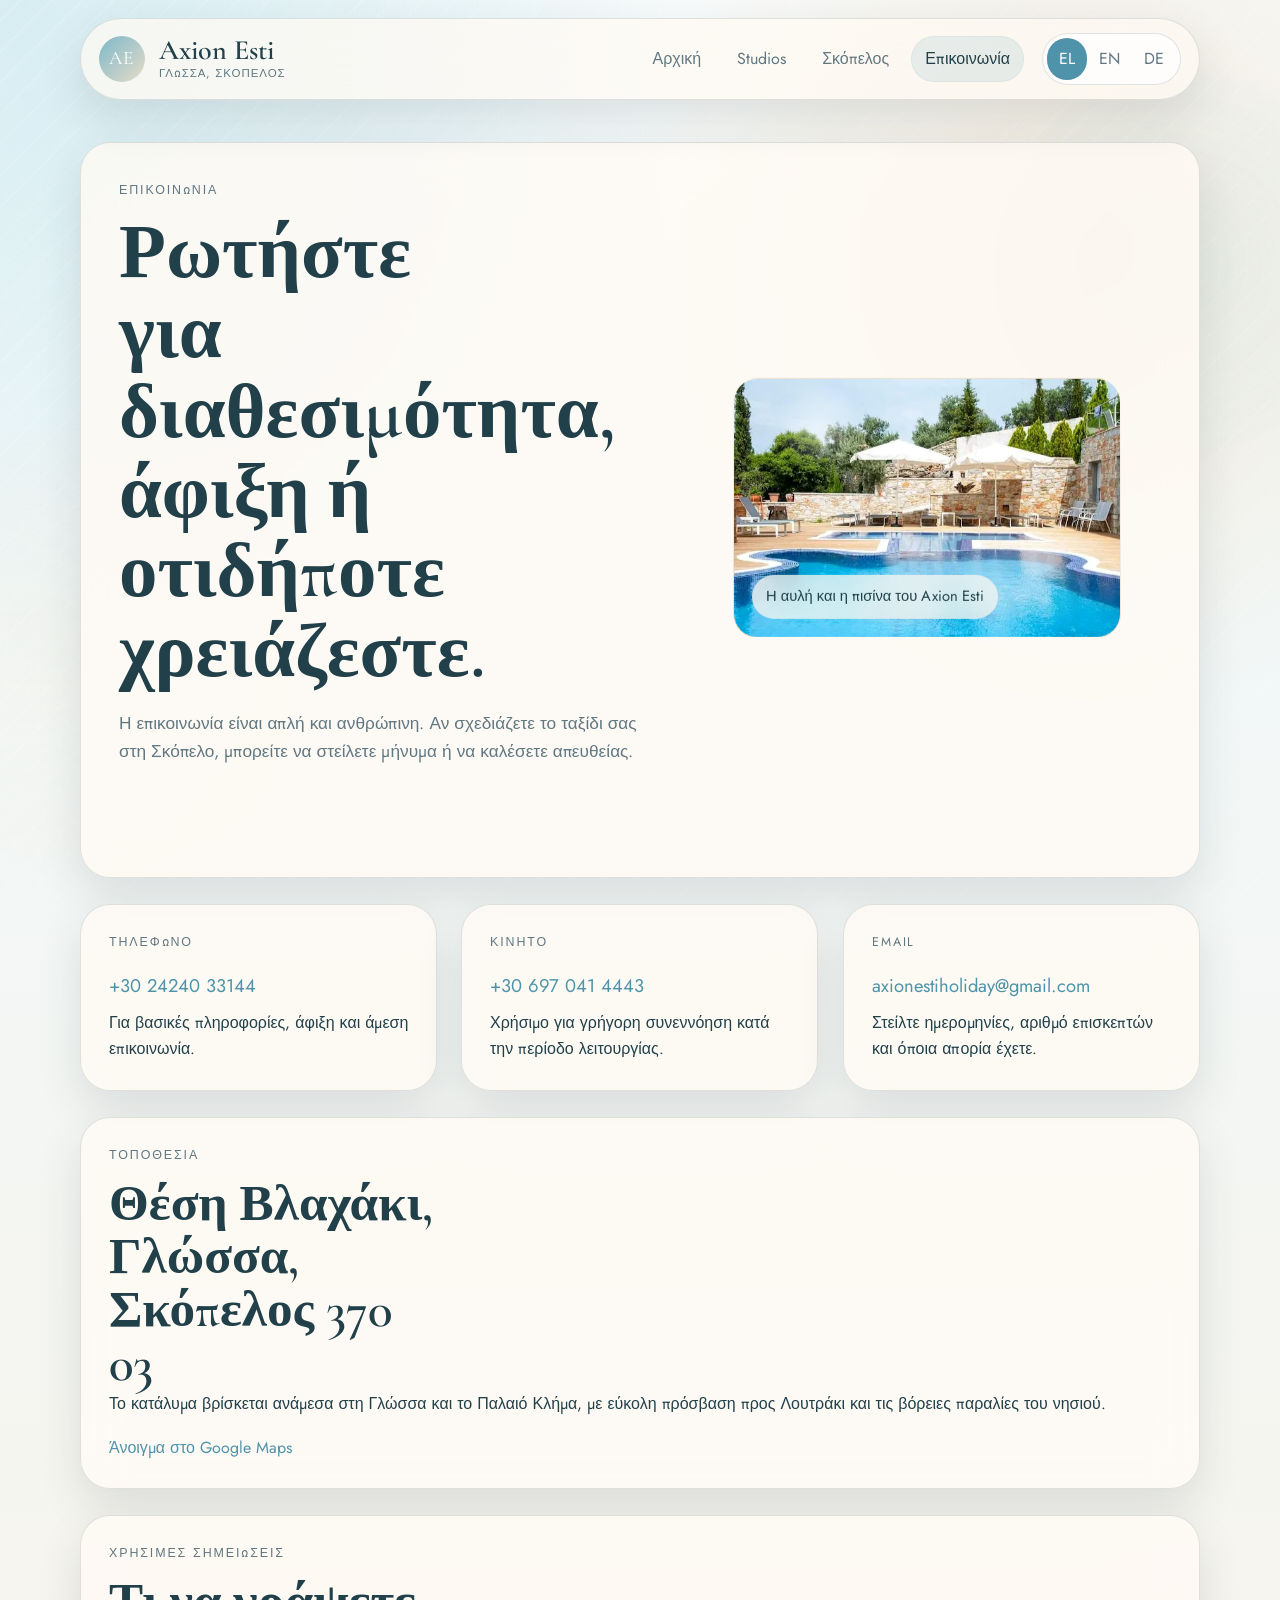
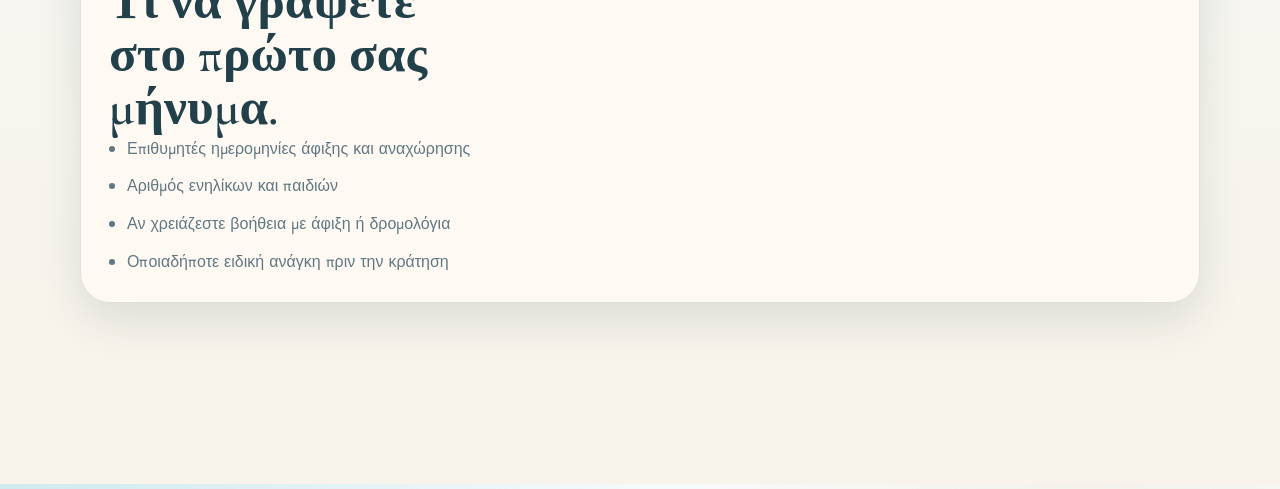
==== contact.html @ a7e61139 "Build-Axion-Esti-multilingual-website" ====
<!DOCTYPE html>
<html lang="el">
  <head>
    <meta charset="UTF-8" />
    <meta name="viewport" content="width=device-width, initial-scale=1.0" />
    <title>Axion Esti | Contact</title>
    <link rel="preconnect" href="https://fonts.googleapis.com" />
    <link rel="preconnect" href="https://fonts.gstatic.com" crossorigin />
    <link
      href="https://fonts.googleapis.com/css2?family=Cormorant+Garamond:wght@500;600;700&family=Jost:wght@400;500;600&display=swap"
      rel="stylesheet"
    />
    <link rel="stylesheet" href="styles.css" />
    <script defer src="script.js"></script>
  </head>
  <body data-page="contact">
    <div class="site-bg"></div>
    <header class="site-header">
      <div class="container header-inner">
        <a class="brand" href="index.html">
          <span class="brand-mark">AE</span>
          <span class="brand-text">
            <strong>Axion Esti</strong>
            <small data-i18n="common.brandTag">Glossa, Skopelos</small>
          </span>
        </a>
        <div class="header-controls">
          <nav class="main-nav" aria-label="Primary">
            <a class="nav-link" href="index.html" data-i18n="common.navHome">Αρχική</a>
            <a class="nav-link" href="studios.html" data-i18n="common.navStudios">Studios</a>
            <a class="nav-link" href="skopelos.html" data-i18n="common.navIsland">Σκόπελος</a>
            <a class="nav-link active" href="contact.html" data-i18n="common.navContact">Επικοινωνία</a>
          </nav>
          <div class="lang-switcher" aria-label="Language switcher">
            <button type="button" class="lang-btn active" data-lang="el">EL</button>
            <button type="button" class="lang-btn" data-lang="en">EN</button>
            <button type="button" class="lang-btn" data-lang="de">DE</button>
          </div>
        </div>
      </div>
    </header>

    <main class="container page-main">
      <section class="page-hero card split-hero">
        <div>
          <p class="eyebrow" data-i18n="contact.eyebrow">Επικοινωνία</p>
          <h1 data-i18n="contact.title">Ρωτήστε για διαθεσιμότητα, άφιξη ή οτιδήποτε χρειάζεστε.</h1>
          <p class="lead" data-i18n="contact.lead">
            Η επικοινωνία είναι απλή και ανθρώπινη. Αν σχεδιάζετε το ταξίδι σας στη Σκόπελο, μπορείτε να στείλετε μήνυμα
            ή να καλέσετε απευθείας.
          </p>
          <div class="button-row">
            <a class="button primary" href="mailto:axionestiholiday@gmail.com?subject=Axion%20Esti%20Availability" data-i18n="contact.emailCta">Στείλτε email</a>
            <a class="button secondary" href="tel:+302424033144" data-i18n="contact.callCta">Καλέστε</a>
          </div>
        </div>
        <figure class="visual-card photo-card sunrise" data-media>
          <img
            src="images/pool-terrace.png"
            alt="Pool and terrace at Axion Esti"
            data-i18n-alt="common.altPoolTerrace"
            loading="eager"
          />
          <span class="visual-label" data-i18n="contact.photoMain">Η αυλή και η πισίνα του Axion Esti</span>
        </figure>
      </section>

      <section class="contact-grid">
        <article class="card contact-card">
          <p class="card-kicker" data-i18n="contact.phoneKicker">Τηλέφωνο</p>
          <a class="contact-link" href="tel:+302424033144">+30 24240 33144</a>
          <p data-i18n="contact.phoneBody">Για βασικές πληροφορίες, άφιξη και άμεση επικοινωνία.</p>
        </article>
        <article class="card contact-card">
          <p class="card-kicker" data-i18n="contact.mobileKicker">Κινητό</p>
          <a class="contact-link" href="tel:+306970414443">+30 697 041 4443</a>
          <p data-i18n="contact.mobileBody">Χρήσιμο για γρήγορη συνεννόηση κατά την περίοδο λειτουργίας.</p>
        </article>
        <article class="card contact-card">
          <p class="card-kicker" data-i18n="contact.emailKicker">Email</p>
          <a class="contact-link" href="mailto:axionestiholiday@gmail.com">axionestiholiday@gmail.com</a>
          <p data-i18n="contact.emailBody">Στείλτε ημερομηνίες, αριθμό επισκεπτών και όποια απορία έχετε.</p>
        </article>
      </section>

      <section class="card address-panel">
        <div>
          <p class="section-kicker" data-i18n="contact.addressKicker">Τοποθεσία</p>
          <h2 data-i18n="contact.addressTitle">Θέση Βλαχάκι, Γλώσσα, Σκόπελος 370 03</h2>
          <p data-i18n="contact.addressBody">
            Το κατάλυμα βρίσκεται ανάμεσα στη Γλώσσα και το Παλαιό Κλήμα, με εύκολη πρόσβαση προς Λουτράκι και τις
            βόρειες παραλίες του νησιού.
          </p>
        </div>
        <a
          class="text-link"
          href="https://www.google.com/maps/search/?api=1&query=Thesi+Vlachaki+Glossa+Skopelos+370+03"
          target="_blank"
          rel="noreferrer"
          data-i18n="contact.mapLink"
          >Άνοιγμα στο Google Maps</a
        >
      </section>

      <section class="card faq-panel">
        <div>
          <p class="section-kicker" data-i18n="contact.faqKicker">Χρήσιμες σημειώσεις</p>
          <h2 data-i18n="contact.faqTitle">Τι να γράψετε στο πρώτο σας μήνυμα.</h2>
        </div>
        <ul class="amenity-bullets">
          <li data-i18n="contact.faqOne">Επιθυμητές ημερομηνίες άφιξης και αναχώρησης</li>
          <li data-i18n="contact.faqTwo">Αριθμός ενηλίκων και παιδιών</li>
          <li data-i18n="contact.faqThree">Αν χρειάζεστε βοήθεια με άφιξη ή δρομολόγια</li>
          <li data-i18n="contact.faqFour">Οποιαδήποτε ειδική ανάγκη πριν την κράτηση</li>
        </ul>
      </section>
    </main>

    <footer class="site-footer">
      <div class="container footer-inner">
        <div>
          <strong>Axion Esti</strong>
          <p data-i18n="common.footerLine">Θέση Βλαχάκι, Γλώσσα, Σκόπελος</p>
        </div>
        <div class="footer-links">
          <a href="tel:+302424033144">+30 24240 33144</a>
          <a href="mailto:axionestiholiday@gmail.com">axionestiholiday@gmail.com</a>
        </div>
      </div>
    </footer>
  </body>
</html>
---- styles.css ----
:root {
  --bg: #f7f5ef;
  --paper: rgba(255, 251, 244, 0.82);
  --surface: rgba(255, 255, 255, 0.78);
  --surface-strong: rgba(255, 255, 255, 0.92);
  --border: rgba(63, 93, 106, 0.16);
  --border-strong: rgba(63, 93, 106, 0.24);
  --text: #21404a;
  --muted: #617882;
  --accent: #4f93aa;
  --accent-soft: #dff1f6;
  --sand: #efe3cf;
  --olive: #8f9b7f;
  --shadow: 0 18px 45px rgba(29, 52, 61, 0.12);
  --radius-xl: 30px;
  --radius-lg: 22px;
  --radius-md: 16px;
  --container: min(1120px, calc(100vw - 40px));
  --ease-out-soft: cubic-bezier(0.22, 1, 0.36, 1);
  --ease-out-swift: cubic-bezier(0.16, 1, 0.3, 1);
  --scroll-progress: 0;
}

*,
*::before,
*::after {
  box-sizing: border-box;
}

html {
  scroll-behavior: smooth;
}

body {
  margin: 0;
  min-height: 100vh;
  font-family: "Jost", sans-serif;
  color: var(--text);
  background:
    radial-gradient(circle at top left, rgba(177, 222, 233, 0.58), transparent 28%),
    radial-gradient(circle at 85% 12%, rgba(239, 227, 207, 0.7), transparent 22%),
    linear-gradient(180deg, #f8fbfb 0%, #f2f7f7 32%, #f8f4eb 100%);
  line-height: 1.6;
  overflow-x: hidden;
}

body.js-enhanced::before {
  content: "";
  position: fixed;
  top: 0;
  left: 0;
  z-index: 50;
  width: 100%;
  height: 3px;
  transform: scaleX(var(--scroll-progress));
  transform-origin: 0 50%;
  background: linear-gradient(90deg, rgba(120, 188, 208, 0.1), rgba(98, 160, 180, 0.95), rgba(238, 226, 201, 0.9));
  box-shadow: 0 0 22px rgba(98, 160, 180, 0.35);
  opacity: 0.86;
  pointer-events: none;
}

.site-bg {
  position: fixed;
  inset: 0;
  pointer-events: none;
  background:
    linear-gradient(115deg, rgba(255, 255, 255, 0.28), transparent 35%),
    repeating-linear-gradient(
      135deg,
      transparent 0,
      transparent 20px,
      rgba(255, 255, 255, 0.18) 20px,
      rgba(255, 255, 255, 0.18) 22px
    );
  opacity: 0.65;
  transform: translate3d(var(--bg-shift-x, 0px), var(--bg-shift-y, 0px), 0);
  transition: transform 900ms var(--ease-out-soft);
  will-change: transform;
}

.site-bg::before,
.site-bg::after {
  content: "";
  position: absolute;
  inset: auto;
  border-radius: 50%;
  filter: blur(10px);
  opacity: 0.52;
  animation: tideDrift 18s ease-in-out infinite alternate;
}

.site-bg::before {
  top: 8%;
  right: -8%;
  width: 30vw;
  height: 30vw;
  min-width: 240px;
  min-height: 240px;
  background: radial-gradient(circle, rgba(170, 220, 232, 0.44), rgba(170, 220, 232, 0));
}

.site-bg::after {
  left: -10%;
  bottom: 4%;
  width: 34vw;
  height: 34vw;
  min-width: 280px;
  min-height: 280px;
  background: radial-gradient(circle, rgba(245, 228, 198, 0.42), rgba(245, 228, 198, 0));
  animation-duration: 24s;
}

a {
  color: inherit;
  text-decoration: none;
}

img {
  max-width: 100%;
  display: block;
}

.container {
  width: var(--container);
  margin: 0 auto;
}

.site-header {
  position: sticky;
  top: 0;
  z-index: 20;
  padding: 18px 0 0;
  transition: padding 320ms var(--ease-out-soft);
}

.header-inner {
  display: flex;
  align-items: center;
  justify-content: space-between;
  gap: 24px;
  padding: 14px 18px;
  border: 1px solid var(--border);
  border-radius: 999px;
  background: rgba(255, 250, 243, 0.72);
  backdrop-filter: blur(18px);
  box-shadow: var(--shadow);
  transition:
    transform 720ms var(--ease-out-soft),
    opacity 720ms var(--ease-out-soft),
    padding 320ms var(--ease-out-soft),
    background 320ms ease,
    box-shadow 320ms ease,
    border-color 320ms ease;
}

body.js-enhanced .header-inner {
  opacity: 0;
  transform: translateY(-18px);
}

body.page-ready .header-inner {
  opacity: 1;
  transform: translateY(0);
}

.site-header.is-scrolled {
  padding-top: 10px;
}

.site-header.is-scrolled .header-inner {
  padding: 10px 16px;
  background: rgba(255, 252, 247, 0.88);
  border-color: rgba(63, 93, 106, 0.22);
  box-shadow: 0 16px 38px rgba(29, 52, 61, 0.16);
}

.brand {
  display: inline-flex;
  align-items: center;
  gap: 14px;
}

.brand-mark {
  display: grid;
  place-items: center;
  width: 46px;
  height: 46px;
  border-radius: 50%;
  background: linear-gradient(135deg, #7db8ca, #e6dcc7);
  color: #ffffff;
  font-family: "Cormorant Garamond", serif;
  font-size: 1.2rem;
  letter-spacing: 0.08em;
}

.brand-text {
  display: grid;
}

.brand-text strong {
  font-family: "Cormorant Garamond", serif;
  font-size: 1.75rem;
  line-height: 1;
  font-weight: 600;
}

.brand-text small {
  color: var(--muted);
  letter-spacing: 0.08em;
  text-transform: uppercase;
  font-size: 0.72rem;
}

.header-controls {
  display: flex;
  align-items: center;
  gap: 18px;
}

.main-nav {
  display: flex;
  flex-wrap: wrap;
  gap: 8px;
}

.nav-link {
  padding: 10px 14px;
  border-radius: 999px;
  color: var(--muted);
  transition:
    transform 240ms var(--ease-out-swift),
    background 240ms ease,
    color 240ms ease,
    box-shadow 240ms ease;
}

.nav-link:hover,
.nav-link.active {
  background: rgba(79, 147, 170, 0.12);
  color: var(--text);
  box-shadow: inset 0 0 0 1px rgba(79, 147, 170, 0.08);
}

.lang-switcher {
  display: inline-flex;
  padding: 4px;
  border-radius: 999px;
  background: rgba(255, 255, 255, 0.75);
  border: 1px solid var(--border);
}

.lang-btn {
  border: 0;
  background: transparent;
  color: var(--muted);
  padding: 8px 12px;
  border-radius: 999px;
  cursor: pointer;
  font: inherit;
  transition:
    transform 240ms var(--ease-out-swift),
    background 240ms ease,
    color 240ms ease;
}

.lang-btn.active {
  background: var(--accent);
  color: #fff;
}

.card {
  background: var(--paper);
  border: 1px solid var(--border);
  border-radius: var(--radius-xl);
  box-shadow: var(--shadow);
  backdrop-filter: blur(20px);
  transition:
    transform 550ms var(--ease-out-soft),
    box-shadow 550ms var(--ease-out-soft),
    border-color 320ms ease,
    background 320ms ease;
}

.card:hover {
  border-color: rgba(79, 147, 170, 0.22);
  box-shadow: 0 24px 56px rgba(29, 52, 61, 0.16);
}

.hero,
.page-main {
  position: relative;
  z-index: 1;
}

.hero {
  display: grid;
  grid-template-columns: 1.25fr 0.9fr;
  gap: 24px;
  padding-top: 42px;
}

.hero-copy,
.hero-visual,
.page-hero {
  padding: 38px;
}

.eyebrow,
.section-kicker,
.card-kicker {
  margin: 0 0 12px;
  text-transform: uppercase;
  letter-spacing: 0.15em;
  font-size: 0.78rem;
  color: var(--muted);
}

h1,
h2,
h3 {
  margin: 0;
  font-family: "Cormorant Garamond", serif;
  font-weight: 600;
  line-height: 1.04;
}

h1 {
  font-size: clamp(2.9rem, 6vw, 5rem);
  max-width: 11ch;
}

h2 {
  font-size: clamp(2rem, 4vw, 3.3rem);
  max-width: 14ch;
}

h3 {
  font-size: clamp(1.5rem, 2.5vw, 2rem);
  margin-bottom: 12px;
}

p {
  margin: 0;
}

.lead {
  margin-top: 18px;
  max-width: 62ch;
  color: var(--muted);
  font-size: 1.08rem;
}

.button-row {
  display: flex;
  flex-wrap: wrap;
  gap: 14px;
  margin-top: 26px;
}

.button {
  display: inline-flex;
  align-items: center;
  justify-content: center;
  min-height: 48px;
  padding: 0 18px;
  position: relative;
  overflow: hidden;
  border-radius: 999px;
  border: 1px solid var(--border-strong);
  transition:
    transform 240ms var(--ease-out-swift),
    background 240ms ease,
    border-color 240ms ease,
    box-shadow 240ms ease;
}

.button::after {
  content: "";
  position: absolute;
  inset: 0;
  background: linear-gradient(115deg, transparent 25%, rgba(255, 255, 255, 0.34) 50%, transparent 75%);
  transform: translateX(-135%);
  transition: transform 700ms var(--ease-out-soft);
}

.button:hover::after {
  transform: translateX(140%);
}

.button:hover,
.text-link:hover,
.nav-link:hover {
  transform: translateY(-2px);
}

.button.primary {
  background: linear-gradient(135deg, #7bb5c6, #5c97ad);
  border-color: transparent;
  color: #fff;
}

.button.secondary {
  background: rgba(255, 255, 255, 0.68);
}

.feature-strip {
  display: flex;
  flex-wrap: wrap;
  gap: 10px;
  padding: 0;
  margin: 28px 0 0;
  list-style: none;
}

.feature-strip li,
.amenity-list span,
.info-pills span {
  padding: 10px 14px;
  border-radius: 999px;
  background: rgba(255, 255, 255, 0.64);
  border: 1px solid var(--border);
  transition:
    transform 260ms var(--ease-out-swift),
    border-color 260ms ease,
    background 260ms ease,
    box-shadow 260ms ease;
}

.feature-strip li:hover,
.amenity-list span:hover,
.info-pills span:hover {
  transform: translateY(-3px);
  border-color: rgba(79, 147, 170, 0.22);
  box-shadow: 0 10px 20px rgba(29, 52, 61, 0.08);
}

.visual-stack {
  display: grid;
  gap: 16px;
}

.photo-composition {
  display: grid;
  grid-template-columns: 1.08fr 0.92fr;
  gap: 16px;
  align-items: end;
}

.photo-primary {
  grid-row: 1 / span 2;
  min-height: 390px;
}

.photo-secondary {
  min-height: 184px;
  margin-top: 18px;
}

.visual-card {
  position: relative;
  min-height: 260px;
  --parallax-y: 0px;
  border-radius: calc(var(--radius-xl) - 6px);
  overflow: hidden;
  border: 1px solid rgba(255, 255, 255, 0.5);
  box-shadow: inset 0 1px 0 rgba(255, 255, 255, 0.35);
  transform: translate3d(0, var(--parallax-y), 0) scale(1);
  transition:
    transform 800ms var(--ease-out-soft),
    box-shadow 420ms ease,
    border-color 320ms ease;
  will-change: transform;
}

.photo-card {
  isolation: isolate;
  background-size: cover;
  background-position: center;
}

.photo-card img {
  position: absolute;
  inset: 0;
  z-index: 0;
  width: 100%;
  height: 100%;
  object-fit: cover;
  opacity: 0;
  transform: scale(1.08);
  transition:
    opacity 520ms ease,
    transform 1100ms var(--ease-out-soft),
    filter 700ms ease;
  filter: saturate(1.04) contrast(1.02);
}

.photo-card.has-media img {
  opacity: 1;
}

.photo-card.media-missing img {
  display: none;
}

.photo-card.has-media:hover img {
  transform: scale(1.04);
}

.visual-card::before,
.visual-card::after {
  content: "";
  position: absolute;
  inset: 0;
}

.visual-card::before {
  background:
    linear-gradient(180deg, rgba(255, 255, 255, 0.18), transparent 35%),
    linear-gradient(160deg, rgba(255, 255, 255, 0.08), transparent 55%);
  animation: shineSweep 13s ease-in-out infinite alternate;
}

.visual-card::after {
  background:
    radial-gradient(circle at 22% 18%, rgba(255, 255, 255, 0.5), transparent 12%),
    radial-gradient(circle at 78% 74%, rgba(255, 255, 255, 0.24), transparent 18%);
  mix-blend-mode: screen;
  animation: shimmerPulse 10s ease-in-out infinite;
}

.visual-card:hover {
  transform: translate3d(0, calc(var(--parallax-y) - 8px), 0) scale(1.018);
  border-color: rgba(255, 255, 255, 0.72);
  box-shadow:
    inset 0 1px 0 rgba(255, 255, 255, 0.42),
    0 26px 44px rgba(29, 52, 61, 0.18);
}

.visual-card.sea {
  background:
    linear-gradient(180deg, rgba(234, 246, 249, 0.88), rgba(97, 167, 192, 0.88)),
    linear-gradient(120deg, #c0e7ee, #72aac0 52%, #446b7e);
}

.visual-card.breeze {
  background:
    linear-gradient(180deg, rgba(246, 242, 232, 0.88), rgba(198, 222, 227, 0.88)),
    linear-gradient(135deg, #f2e8d8, #cde5eb 52%, #76aab6);
}

.visual-card.stone {
  background:
    linear-gradient(180deg, rgba(245, 240, 229, 0.86), rgba(201, 191, 171, 0.9)),
    linear-gradient(135deg, #f0e4cf, #d5c2aa 58%, #a38e76);
}

.visual-card.sunrise {
  background:
    linear-gradient(180deg, rgba(255, 243, 227, 0.86), rgba(224, 198, 168, 0.92)),
    linear-gradient(135deg, #fff1dc, #efcfb1 52%, #c28a71);
}

.visual-label {
  position: absolute;
  left: 18px;
  bottom: 18px;
  z-index: 1;
  display: inline-flex;
  padding: 10px 14px;
  border-radius: 999px;
  background: rgba(255, 255, 255, 0.82);
  color: var(--text);
  font-size: 0.92rem;
  transition:
    transform 320ms var(--ease-out-swift),
    background 320ms ease,
    opacity 320ms ease;
}

.visual-card:hover .visual-label {
  transform: translateY(-3px);
  background: rgba(255, 255, 255, 0.9);
}

.photo-card.has-media .visual-label {
  background: rgba(252, 248, 241, 0.74);
  backdrop-filter: blur(12px);
}

.hero-note {
  --parallax-y: 0px;
  padding: 22px;
  border-radius: calc(var(--radius-xl) - 6px);
  background: rgba(255, 255, 255, 0.68);
  border: 1px solid var(--border);
  transform: translate3d(0, var(--parallax-y), 0);
  transition:
    transform 800ms var(--ease-out-soft),
    background 320ms ease,
    border-color 320ms ease;
}

.note-title {
  margin-bottom: 6px;
  font-family: "Cormorant Garamond", serif;
  font-size: 1.65rem;
}

.section-grid,
.page-links,
.story-grid,
.contact-grid {
  display: grid;
  gap: 24px;
  margin-top: 26px;
}

.section-grid {
  grid-template-columns: 0.95fr 1.05fr;
  align-items: start;
}

.info-cards {
  display: grid;
  gap: 18px;
}

.info-card,
.detail-card,
.page-link,
.contact-card {
  padding: 28px;
}

.amenities-block,
.amenities-panel,
.info-bar,
.island-route,
.travel-panel,
.address-panel,
.faq-panel {
  margin-top: 26px;
  padding: 28px;
}

.amenities-block {
  display: grid;
  grid-template-columns: 0.9fr 1.1fr;
  gap: 24px;
  align-items: center;
}

.panorama-feature {
  display: grid;
  grid-template-columns: 0.82fr 1.18fr;
  gap: 24px;
  align-items: center;
  margin-top: 26px;
  padding: 28px;
}

.panorama-copy {
  display: grid;
  gap: 14px;
}

.panorama-copy p:last-child {
  max-width: 54ch;
  color: var(--muted);
}

.panorama-media {
  display: grid;
  grid-template-columns: 1.08fr 0.92fr;
  gap: 18px;
  align-items: stretch;
}

.panorama-main {
  min-height: 390px;
}

.panorama-side {
  min-height: 390px;
}

.amenity-list {
  display: flex;
  flex-wrap: wrap;
  gap: 12px;
}

.page-links,
.contact-grid {
  grid-template-columns: repeat(3, minmax(0, 1fr));
}

.text-link {
  display: inline-flex;
  gap: 8px;
  margin-top: 18px;
  color: var(--accent);
  transition:
    transform 240ms var(--ease-out-swift),
    color 240ms ease,
    letter-spacing 240ms ease;
}

.text-link:hover {
  letter-spacing: 0.01em;
}

.page-main {
  padding-top: 42px;
  padding-bottom: 48px;
}

.split-hero {
  display: grid;
  grid-template-columns: 1.08fr 0.92fr;
  gap: 24px;
  align-items: center;
}

.story-grid {
  grid-template-columns: repeat(3, minmax(0, 1fr));
}

.detail-card {
  min-height: 100%;
}

.amenity-columns {
  display: grid;
  grid-template-columns: repeat(2, minmax(0, 1fr));
  gap: 18px 28px;
  margin-top: 20px;
}

.amenity-bullets {
  display: grid;
  gap: 12px;
  padding-left: 18px;
  margin: 0;
  color: var(--muted);
}

.gallery-strip {
  display: grid;
  grid-template-columns: repeat(3, minmax(0, 1fr));
  gap: 18px;
  margin-top: 26px;
}

.info-bar {
  display: flex;
  align-items: center;
  justify-content: space-between;
  gap: 24px;
}

.info-bar .button-row {
  margin-top: 0;
  justify-content: flex-end;
}

.info-pills {
  display: flex;
  flex-wrap: wrap;
  justify-content: flex-end;
  gap: 12px;
}

.route-steps {
  display: grid;
  grid-template-columns: repeat(3, minmax(0, 1fr));
  gap: 20px;
  margin-top: 24px;
}

.route-step {
  padding: 20px;
  border-radius: var(--radius-lg);
  background: rgba(255, 255, 255, 0.58);
  border: 1px solid var(--border);
  transition:
    transform 420ms var(--ease-out-soft),
    border-color 260ms ease,
    background 260ms ease;
}

.route-step:hover,
.contact-card:hover {
  transform: translateY(-6px);
  border-color: rgba(79, 147, 170, 0.2);
}

.route-step strong {
  display: block;
  margin-bottom: 8px;
  font-family: "Cormorant Garamond", serif;
  font-size: 1.5rem;
}

.travel-copy {
  margin-top: 20px;
  max-width: 70ch;
  color: var(--muted);
}

.travel-copy p + p {
  margin-top: 14px;
}

.contact-card .contact-link {
  display: inline-block;
  margin: 6px 0 10px;
  font-size: 1.15rem;
  color: var(--accent);
  word-break: break-word;
  transition:
    transform 240ms var(--ease-out-swift),
    color 240ms ease;
}

.contact-card:hover .contact-link {
  transform: translateX(3px);
}

.reveal-item {
  --reveal-offset: 38px;
  --reveal-scale: 0.985;
  --parallax-y: 0px;
  opacity: 0;
  filter: blur(10px);
  transform: translate3d(0, calc(var(--reveal-offset) + var(--parallax-y)), 0) scale(var(--reveal-scale));
  transition:
    opacity 760ms var(--ease-out-soft),
    transform 960ms var(--ease-out-soft),
    filter 760ms var(--ease-out-soft);
  transition-delay: var(--reveal-delay, 0ms);
  will-change: transform, opacity, filter;
}

.reveal-item.reveal-soft {
  --reveal-offset: 22px;
}

.reveal-item.reveal-strong {
  --reveal-offset: 58px;
}

.reveal-item.is-visible {
  opacity: 1;
  filter: blur(0);
  --reveal-offset: 0px;
  --reveal-scale: 1;
}

.reveal-item.is-visible:hover {
  transform: translate3d(0, calc(var(--parallax-y) - 4px), 0) scale(1.01);
}

@keyframes tideDrift {
  0% {
    transform: translate3d(0, 0, 0) scale(1);
  }
  100% {
    transform: translate3d(16px, -22px, 0) scale(1.08);
  }
}

@keyframes shineSweep {
  0% {
    transform: translate3d(0, 0, 0) scale(1);
    opacity: 0.38;
  }
  100% {
    transform: translate3d(0, -10px, 0) scale(1.02);
    opacity: 0.72;
  }
}

@keyframes shimmerPulse {
  0%,
  100% {
    opacity: 0.55;
  }
  50% {
    opacity: 0.88;
  }
}

.site-footer {
  position: relative;
  z-index: 1;
  padding: 0 0 32px;
}

.footer-inner {
  display: flex;
  align-items: center;
  justify-content: space-between;
  gap: 20px;
  padding: 24px 28px;
  border-radius: var(--radius-xl);
  background: rgba(255, 250, 243, 0.78);
  border: 1px solid var(--border);
}

.footer-inner p {
  color: var(--muted);
}

.footer-links {
  display: flex;
  flex-wrap: wrap;
  justify-content: flex-end;
  gap: 16px;
}

@media (max-width: 980px) {
  .header-inner,
  .hero,
  .section-grid,
  .amenities-block,
  .panorama-feature,
  .split-hero,
  .info-bar {
    grid-template-columns: 1fr;
    flex-direction: column;
    align-items: stretch;
  }

  .header-inner,
  .footer-inner {
    border-radius: 28px;
  }

  .header-controls {
    flex-direction: column;
    align-items: stretch;
  }

  .page-links,
  .story-grid,
  .contact-grid,
  .photo-composition,
  .panorama-media,
  .gallery-strip,
  .route-steps,
  .amenity-columns {
    grid-template-columns: 1fr;
  }

  .photo-primary,
  .photo-secondary,
  .panorama-main,
  .panorama-side {
    min-height: 300px;
    grid-row: auto;
  }

  .photo-secondary {
    margin-top: 0;
  }

  .info-pills {
    justify-content: flex-start;
  }

  h1 {
    max-width: 14ch;
  }
}

@media (max-width: 720px) {
  :root {
    --container: min(100vw - 24px, 1120px);
  }

  .site-header {
    padding-top: 12px;
  }

  .hero-copy,
  .hero-visual,
  .page-hero,
  .detail-card,
  .page-link,
  .contact-card,
  .amenities-block,
  .amenities-panel,
  .info-bar,
  .island-route,
  .travel-panel,
  .address-panel,
  .faq-panel,
  .panorama-feature {
    padding: 24px;
  }

  .main-nav {
    justify-content: center;
  }

  .footer-links {
    justify-content: flex-start;
  }
}

@media (prefers-reduced-motion: reduce) {
  html {
    scroll-behavior: auto;
  }

  *,
  *::before,
  *::after {
    animation-duration: 0.01ms !important;
    animation-iteration-count: 1 !important;
    transition-duration: 0.01ms !important;
  }

  body.js-enhanced::before {
    display: none;
  }

  .reveal-item,
  .visual-card,
  .hero-note,
  .site-bg {
    opacity: 1 !important;
    filter: none !important;
    transform: none !important;
  }
}
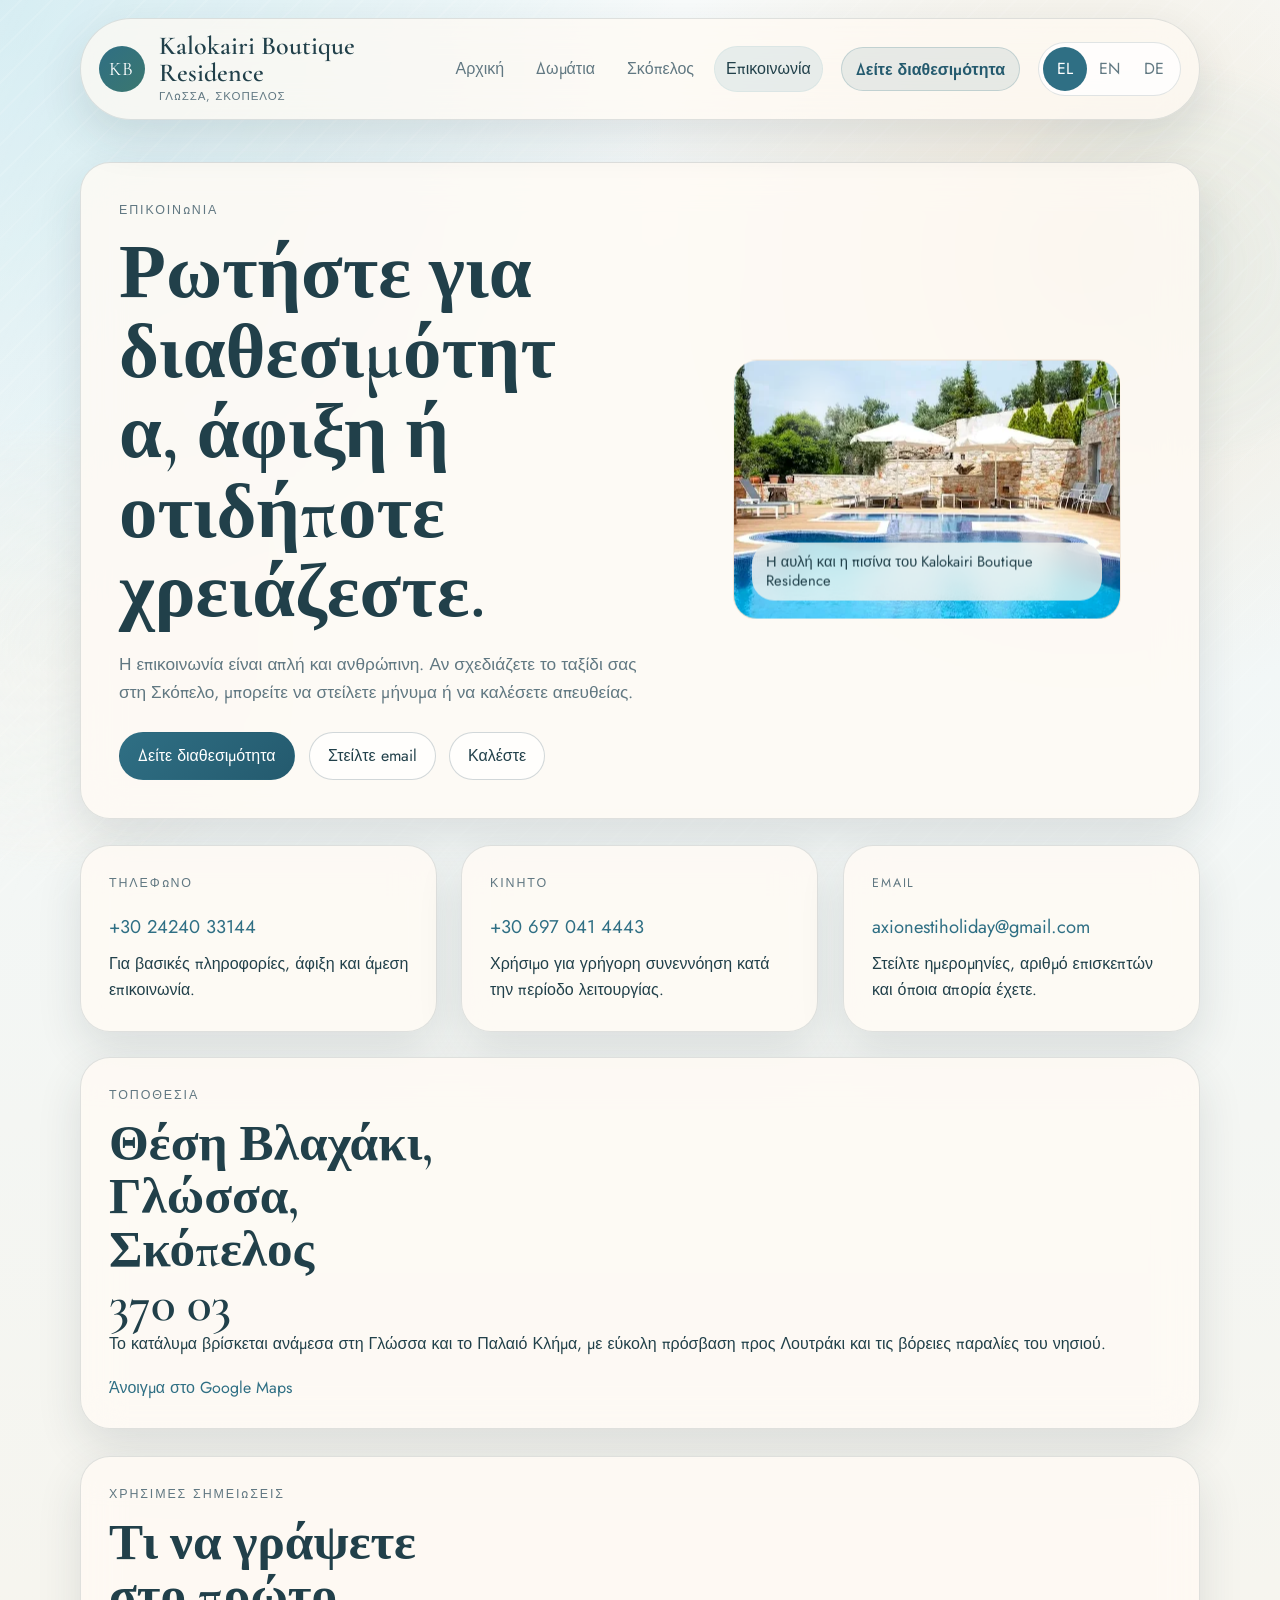
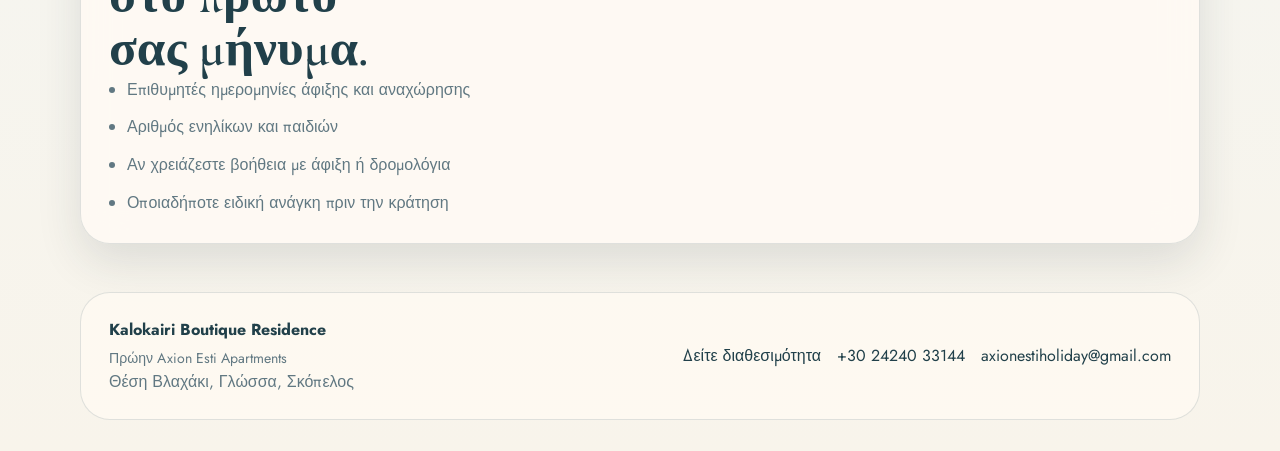
==== commit da6ecb2e: "feat(site): update Kalokairi live site Rebrand the site for Kalokairi Boutique Residence, add Bookin" ====
--- a/contact.html
+++ b/contact.html
@@ -3,7 +3,23 @@
   <head>
     <meta charset="UTF-8" />
     <meta name="viewport" content="width=device-width, initial-scale=1.0" />
-    <title>Axion Esti | Contact</title>
+    <title>Kalokairi Boutique Residence | Contact</title>
+    <meta
+      name="description"
+      content="Επικοινωνήστε με το Kalokairi Boutique Residence στη Γλώσσα Σκοπέλου ή ελέγξτε διαθεσιμότητα στο Booking.com."
+    />
+    <meta name="theme-color" content="#2f6f84" />
+    <link rel="canonical" href="https://ioannisbekas.github.io/AxionEstiSkopelos/contact.html" />
+    <meta property="og:type" content="website" />
+    <meta property="og:title" content="Kalokairi Boutique Residence | Contact" />
+    <meta
+      property="og:description"
+      content="Στείλτε μήνυμα, καλέστε ή δείτε διαθεσιμότητα για το Kalokairi Boutique Residence στη Σκόπελο."
+    />
+    <meta property="og:url" content="https://ioannisbekas.github.io/AxionEstiSkopelos/contact.html" />
+    <meta property="og:image" content="https://ioannisbekas.github.io/AxionEstiSkopelos/images/pool-terrace.png" />
+    <meta name="twitter:card" content="summary_large_image" />
+    <link rel="icon" href="favicon.svg" type="image/svg+xml" />
     <link rel="preconnect" href="https://fonts.googleapis.com" />
     <link rel="preconnect" href="https://fonts.gstatic.com" crossorigin />
     <link
@@ -18,23 +34,32 @@
     <header class="site-header">
       <div class="container header-inner">
         <a class="brand" href="index.html">
-          <span class="brand-mark">AE</span>
+          <span class="brand-mark">KB</span>
           <span class="brand-text">
-            <strong>Axion Esti</strong>
+            <strong data-i18n="common.brandName">Kalokairi Boutique Residence</strong>
             <small data-i18n="common.brandTag">Glossa, Skopelos</small>
           </span>
         </a>
         <div class="header-controls">
           <nav class="main-nav" aria-label="Primary">
             <a class="nav-link" href="index.html" data-i18n="common.navHome">Αρχική</a>
-            <a class="nav-link" href="studios.html" data-i18n="common.navStudios">Studios</a>
+            <a class="nav-link" href="studios.html" data-i18n="common.navStudios">Δωμάτια</a>
             <a class="nav-link" href="skopelos.html" data-i18n="common.navIsland">Σκόπελος</a>
-            <a class="nav-link active" href="contact.html" data-i18n="common.navContact">Επικοινωνία</a>
+            <a class="nav-link active" href="contact.html" aria-current="page" data-i18n="common.navContact">Επικοινωνία</a>
           </nav>
+          <a
+            class="booking-link"
+            href="https://www.booking.com/hotel/gr/axion-esti.el.html"
+            target="_blank"
+            rel="noopener noreferrer"
+            data-booking-link
+            data-i18n="common.bookingCta"
+            >Διαθεσιμότητα</a
+          >
           <div class="lang-switcher" aria-label="Language switcher">
-            <button type="button" class="lang-btn active" data-lang="el">EL</button>
-            <button type="button" class="lang-btn" data-lang="en">EN</button>
-            <button type="button" class="lang-btn" data-lang="de">DE</button>
+            <button type="button" class="lang-btn active" data-lang="el" aria-label="Greek" aria-pressed="true">EL</button>
+            <button type="button" class="lang-btn" data-lang="en" aria-label="English" aria-pressed="false">EN</button>
+            <button type="button" class="lang-btn" data-lang="de" aria-label="German" aria-pressed="false">DE</button>
           </div>
         </div>
       </div>
@@ -50,18 +75,34 @@
             ή να καλέσετε απευθείας.
           </p>
           <div class="button-row">
-            <a class="button primary" href="mailto:axionestiholiday@gmail.com?subject=Axion%20Esti%20Availability" data-i18n="contact.emailCta">Στείλτε email</a>
+            <a
+              class="button primary"
+              href="https://www.booking.com/hotel/gr/axion-esti.el.html"
+              target="_blank"
+              rel="noopener noreferrer"
+              data-booking-link
+              data-i18n="common.bookingCta"
+              >Δείτε διαθεσιμότητα</a
+            >
+            <a class="button secondary" href="mailto:axionestiholiday@gmail.com?subject=Kalokairi%20Boutique%20Residence%20Availability" data-i18n="contact.emailCta">Στείλτε email</a>
             <a class="button secondary" href="tel:+302424033144" data-i18n="contact.callCta">Καλέστε</a>
           </div>
         </div>
         <figure class="visual-card photo-card sunrise" data-media>
-          <img
-            src="images/pool-terrace.png"
-            alt="Pool and terrace at Axion Esti"
-            data-i18n-alt="common.altPoolTerrace"
-            loading="eager"
-          />
-          <span class="visual-label" data-i18n="contact.photoMain">Η αυλή και η πισίνα του Axion Esti</span>
+          <picture>
+            <source srcset="images/pool-terrace.webp" type="image/webp" />
+            <img
+              src="images/pool-terrace.png"
+              alt="Pool and terrace at Kalokairi Boutique Residence"
+              data-i18n-alt="common.altPoolTerrace"
+              width="659"
+              height="440"
+              decoding="async"
+              fetchpriority="high"
+              loading="eager"
+            />
+          </picture>
+          <span class="visual-label" data-i18n="contact.photoMain">Η αυλή και η πισίνα του Kalokairi Boutique Residence</span>
         </figure>
       </section>
 
@@ -119,10 +160,19 @@
     <footer class="site-footer">
       <div class="container footer-inner">
         <div>
-          <strong>Axion Esti</strong>
+          <strong data-i18n="common.brandName">Kalokairi Boutique Residence</strong>
+          <p class="former-name" data-i18n="common.formerName">Πρώην Axion Esti Apartments</p>
           <p data-i18n="common.footerLine">Θέση Βλαχάκι, Γλώσσα, Σκόπελος</p>
         </div>
         <div class="footer-links">
+          <a
+            href="https://www.booking.com/hotel/gr/axion-esti.el.html"
+            target="_blank"
+            rel="noopener noreferrer"
+            data-booking-link
+            data-i18n="common.bookingCta"
+            >Διαθεσιμότητα</a
+          >
           <a href="tel:+302424033144">+30 24240 33144</a>
           <a href="mailto:axionestiholiday@gmail.com">axionestiholiday@gmail.com</a>
         </div>
--- a/styles.css
+++ b/styles.css
@@ -7,8 +7,9 @@
   --border-strong: rgba(63, 93, 106, 0.24);
   --text: #21404a;
   --muted: #617882;
-  --accent: #4f93aa;
-  --accent-soft: #dff1f6;
+  --accent: #2f6f84;
+  --accent-strong: #245a6e;
+  --accent-soft: #dceff3;
   --sand: #efe3cf;
   --olive: #8f9b7f;
   --shadow: 0 18px 45px rgba(29, 52, 61, 0.12);
@@ -116,9 +117,22 @@
   text-decoration: none;
 }
 
+a:focus-visible,
+button:focus-visible {
+  outline: 3px solid rgba(47, 111, 132, 0.42);
+  outline-offset: 3px;
+}
+
 img {
   max-width: 100%;
   display: block;
+}
+
+h1,
+h2,
+h3 {
+  overflow-wrap: break-word;
+  text-wrap: balance;
 }
 
 .container {
@@ -179,6 +193,8 @@
   display: inline-flex;
   align-items: center;
   gap: 14px;
+  min-width: 0;
+  flex: 0 1 310px;
 }
 
 .brand-mark {
@@ -187,7 +203,8 @@
   width: 46px;
   height: 46px;
   border-radius: 50%;
-  background: linear-gradient(135deg, #7db8ca, #e6dcc7);
+  flex: 0 0 46px;
+  background: linear-gradient(135deg, var(--accent), #3b776f);
   color: #ffffff;
   font-family: "Cormorant Garamond", serif;
   font-size: 1.2rem;
@@ -196,12 +213,13 @@
 
 .brand-text {
   display: grid;
+  min-width: 0;
 }
 
 .brand-text strong {
   font-family: "Cormorant Garamond", serif;
-  font-size: 1.75rem;
-  line-height: 1;
+  font-size: clamp(1.25rem, 2.1vw, 1.62rem);
+  line-height: 1.04;
   font-weight: 600;
 }
 
@@ -215,19 +233,27 @@
 .header-controls {
   display: flex;
   align-items: center;
+  justify-content: flex-end;
   gap: 18px;
+  flex: 1 1 auto;
+  min-width: 0;
 }
 
 .main-nav {
   display: flex;
-  flex-wrap: wrap;
+  flex-wrap: nowrap;
   gap: 8px;
+  flex: 0 0 auto;
 }
 
 .nav-link {
-  padding: 10px 14px;
+  display: inline-flex;
+  align-items: center;
+  min-height: 44px;
+  padding: 10px 12px;
   border-radius: 999px;
   color: var(--muted);
+  white-space: nowrap;
   transition:
     transform 240ms var(--ease-out-swift),
     background 240ms ease,
@@ -254,6 +280,8 @@
   border: 0;
   background: transparent;
   color: var(--muted);
+  min-width: 44px;
+  min-height: 44px;
   padding: 8px 12px;
   border-radius: 999px;
   cursor: pointer;
@@ -267,6 +295,34 @@
 .lang-btn.active {
   background: var(--accent);
   color: #fff;
+}
+
+.booking-link {
+  display: inline-flex;
+  align-items: center;
+  justify-content: center;
+  min-height: 44px;
+  padding: 8px 14px;
+  border-radius: 999px;
+  background: rgba(47, 111, 132, 0.1);
+  color: var(--accent-strong);
+  border: 1px solid rgba(47, 111, 132, 0.2);
+  font-weight: 600;
+  line-height: 1.2;
+  text-align: center;
+  white-space: nowrap;
+  transition:
+    transform 240ms var(--ease-out-swift),
+    background 240ms ease,
+    color 240ms ease,
+    border-color 240ms ease;
+}
+
+.booking-link:hover {
+  transform: translateY(-2px);
+  background: var(--accent);
+  color: #fff;
+  border-color: transparent;
 }
 
 .card {
@@ -295,15 +351,20 @@
 
 .hero {
   display: grid;
-  grid-template-columns: 1.25fr 0.9fr;
+  grid-template-columns: minmax(0, 1.12fr) minmax(360px, 0.88fr);
   gap: 24px;
   padding-top: 42px;
+  align-items: stretch;
 }
 
 .hero-copy,
 .hero-visual,
 .page-hero {
   padding: 38px;
+}
+
+.hero-visual {
+  display: flex;
 }
 
 .eyebrow,
@@ -327,7 +388,7 @@
 
 h1 {
   font-size: clamp(2.9rem, 6vw, 5rem);
-  max-width: 11ch;
+  max-width: 12.5ch;
 }
 
 h2 {
@@ -366,6 +427,8 @@
   padding: 0 18px;
   position: relative;
   overflow: hidden;
+  line-height: 1.2;
+  text-align: center;
   border-radius: 999px;
   border: 1px solid var(--border-strong);
   transition:
@@ -395,7 +458,7 @@
 }
 
 .button.primary {
-  background: linear-gradient(135deg, #7bb5c6, #5c97ad);
+  background: linear-gradient(135deg, var(--accent), var(--accent-strong));
   border-color: transparent;
   color: #fff;
 }
@@ -444,17 +507,35 @@
   display: grid;
   grid-template-columns: 1.08fr 0.92fr;
   gap: 16px;
-  align-items: end;
+  align-items: stretch;
+}
+
+.hero-stage {
+  display: grid;
+  gap: 18px;
+  flex: 1;
 }
 
 .photo-primary {
-  grid-row: 1 / span 2;
-  min-height: 390px;
+  min-height: 100%;
+  height: 100%;
 }
 
 .photo-secondary {
-  min-height: 184px;
-  margin-top: 18px;
+  min-height: 210px;
+  margin-top: 0;
+}
+
+.hero-main-photo {
+  min-height: 420px;
+}
+
+.hero-main-photo img {
+  object-position: center;
+}
+
+.hero-main-photo .visual-label {
+  max-width: min(240px, calc(100% - 40px));
 }
 
 .visual-card {
@@ -479,10 +560,16 @@
   background-position: center;
 }
 
+.photo-card picture {
+  position: absolute;
+  inset: 0;
+  z-index: 0;
+  display: block;
+}
+
 .photo-card img {
   position: absolute;
   inset: 0;
-  z-index: 0;
   width: 100%;
   height: 100%;
   object-fit: cover;
@@ -567,11 +654,14 @@
   bottom: 18px;
   z-index: 1;
   display: inline-flex;
+  max-width: calc(100% - 36px);
   padding: 10px 14px;
-  border-radius: 999px;
+  border-radius: 22px;
   background: rgba(255, 255, 255, 0.82);
   color: var(--text);
   font-size: 0.92rem;
+  line-height: 1.3;
+  white-space: normal;
   transition:
     transform 320ms var(--ease-out-swift),
     background 320ms ease,
@@ -590,10 +680,15 @@
 
 .hero-note {
   --parallax-y: 0px;
-  padding: 22px;
+  display: grid;
+  align-content: center;
+  gap: 10px;
+  min-height: 0;
+  padding: 26px;
   border-radius: calc(var(--radius-xl) - 6px);
-  background: rgba(255, 255, 255, 0.68);
+  background: rgba(255, 251, 245, 0.84);
   border: 1px solid var(--border);
+  box-shadow: 0 18px 40px rgba(29, 52, 61, 0.12);
   transform: translate3d(0, var(--parallax-y), 0);
   transition:
     transform 800ms var(--ease-out-soft),
@@ -602,9 +697,14 @@
 }
 
 .note-title {
-  margin-bottom: 6px;
   font-family: "Cormorant Garamond", serif;
-  font-size: 1.65rem;
+  font-size: clamp(2rem, 2.8vw, 2.6rem);
+  line-height: 0.96;
+}
+
+.hero-note p:last-child {
+  max-width: 22ch;
+  color: var(--muted);
 }
 
 .section-grid,
@@ -832,8 +932,10 @@
   --reveal-offset: 38px;
   --reveal-scale: 0.985;
   --parallax-y: 0px;
-  opacity: 0;
-  filter: blur(10px);
+  opacity: 1;
+  filter: none;
+  --reveal-offset: 0px;
+  --reveal-scale: 1;
   transform: translate3d(0, calc(var(--reveal-offset) + var(--parallax-y)), 0) scale(var(--reveal-scale));
   transition:
     opacity 760ms var(--ease-out-soft),
@@ -856,6 +958,12 @@
   filter: blur(0);
   --reveal-offset: 0px;
   --reveal-scale: 1;
+}
+
+.button-row > .reveal-item {
+  opacity: 1;
+  filter: none;
+  transform: none;
 }
 
 .reveal-item.is-visible:hover {
@@ -913,11 +1021,43 @@
   color: var(--muted);
 }
 
+.former-name {
+  margin-top: 4px;
+  font-size: 0.88rem;
+}
+
 .footer-links {
   display: flex;
   flex-wrap: wrap;
   justify-content: flex-end;
   gap: 16px;
+}
+
+.footer-links a {
+  overflow-wrap: anywhere;
+}
+
+@media (max-width: 1120px) and (min-width: 981px) {
+  .header-inner {
+    flex-wrap: wrap;
+    border-radius: 28px;
+  }
+
+  .brand {
+    flex: 1 1 auto;
+  }
+
+  .header-controls {
+    flex: 1 1 100%;
+    flex-wrap: wrap;
+    justify-content: center;
+    gap: 12px;
+  }
+
+  .main-nav {
+    flex-wrap: wrap;
+    justify-content: center;
+  }
 }
 
 @media (max-width: 980px) {
@@ -933,6 +1073,10 @@
     align-items: stretch;
   }
 
+  .site-header {
+    position: static;
+  }
+
   .header-inner,
   .footer-inner {
     border-radius: 28px;
@@ -941,6 +1085,15 @@
   .header-controls {
     flex-direction: column;
     align-items: stretch;
+    gap: 12px;
+  }
+
+  .booking-link {
+    align-self: center;
+  }
+
+  .footer-links {
+    justify-content: flex-start;
   }
 
   .page-links,
@@ -960,10 +1113,31 @@
   .panorama-side {
     min-height: 300px;
     grid-row: auto;
+    height: auto;
+  }
+
+  .hero-visual {
+    min-height: auto;
+  }
+
+  .hero-stage {
+    min-height: 0;
+  }
+
+  .hero-main-photo {
+    min-height: 300px;
+  }
+
+  .hero-note {
+    min-height: auto;
   }
 
   .photo-secondary {
     margin-top: 0;
+  }
+
+  .hero-note p:last-child {
+    max-width: 32ch;
   }
 
   .info-pills {
@@ -981,7 +1155,37 @@
   }
 
   .site-header {
+    position: static;
     padding-top: 12px;
+  }
+
+  .header-inner {
+    gap: 14px;
+    padding: 12px;
+  }
+
+  .brand {
+    justify-content: center;
+    gap: 10px;
+    flex: 0 0 auto;
+    width: 100%;
+  }
+
+  .brand-mark {
+    width: 40px;
+    height: 40px;
+    flex-basis: 40px;
+    font-size: 1rem;
+  }
+
+  .brand-text strong {
+    font-size: 1.28rem;
+    max-width: 18ch;
+  }
+
+  .brand-text small {
+    font-size: 0.66rem;
+    letter-spacing: 0.06em;
   }
 
   .hero-copy,
@@ -1002,11 +1206,243 @@
   }
 
   .main-nav {
+    flex-wrap: wrap;
     justify-content: center;
+    gap: 6px;
+  }
+
+  .nav-link {
+    min-height: 40px;
+    padding: 8px 10px;
+    font-size: 0.94rem;
+  }
+
+  .booking-link {
+    width: 100%;
+    min-height: 42px;
+  }
+
+  .lang-switcher {
+    width: 100%;
+  }
+
+  .lang-btn {
+    flex: 1;
+    min-height: 42px;
+  }
+
+  .reveal-item,
+  .reveal-item.is-visible,
+  .visual-card,
+  .hero-note {
+    opacity: 1;
+    filter: none;
+    transform: none;
   }
 
   .footer-links {
     justify-content: flex-start;
+  }
+}
+
+@media (max-width: 540px) {
+  :root {
+    --container: min(100vw - 16px, 1120px);
+    --radius-xl: 24px;
+    --radius-lg: 18px;
+  }
+
+  .site-header {
+    padding-top: 8px;
+  }
+
+  .header-inner,
+  .footer-inner {
+    border-radius: 22px;
+  }
+
+  .brand {
+    align-items: flex-start;
+  }
+
+  .brand-text strong {
+    max-width: 16ch;
+    font-size: 1.14rem;
+    overflow-wrap: break-word;
+  }
+
+  .brand-text small {
+    font-size: 0.6rem;
+    letter-spacing: 0.05em;
+  }
+
+  .main-nav {
+    width: 100%;
+  }
+
+  .nav-link {
+    flex: 1 1 calc(50% - 6px);
+    justify-content: center;
+    white-space: normal;
+    text-align: center;
+    line-height: 1.15;
+  }
+
+  .booking-link {
+    white-space: normal;
+  }
+
+  .hero,
+  .page-main {
+    padding-top: 18px;
+  }
+
+  .hero-copy,
+  .hero-visual,
+  .page-hero,
+  .detail-card,
+  .page-link,
+  .contact-card,
+  .amenities-block,
+  .amenities-panel,
+  .info-bar,
+  .island-route,
+  .travel-panel,
+  .address-panel,
+  .faq-panel,
+  .panorama-feature {
+    padding: 20px;
+  }
+
+  h1 {
+    max-width: 100%;
+    font-size: 2.55rem;
+  }
+
+  h2 {
+    max-width: 100%;
+    font-size: 2rem;
+  }
+
+  h3 {
+    font-size: 1.45rem;
+  }
+
+  .lead {
+    font-size: 1rem;
+  }
+
+  .eyebrow,
+  .section-kicker,
+  .card-kicker {
+    letter-spacing: 0.1em;
+    font-size: 0.7rem;
+  }
+
+  .button-row {
+    gap: 10px;
+  }
+
+  .button {
+    width: 100%;
+    min-height: 46px;
+    padding: 0 14px;
+  }
+
+  .feature-strip li,
+  .amenity-list span,
+  .info-pills span {
+    width: 100%;
+    text-align: center;
+  }
+
+  .visual-card {
+    min-height: 240px;
+  }
+
+  .hero-main-photo,
+  .photo-primary,
+  .photo-secondary,
+  .panorama-main,
+  .panorama-side {
+    min-height: 240px;
+  }
+
+  .visual-label {
+    left: 12px;
+    bottom: 12px;
+    max-width: calc(100% - 24px);
+    padding: 8px 10px;
+    border-radius: 16px;
+    font-size: 0.85rem;
+  }
+
+  .footer-inner {
+    padding: 20px;
+  }
+
+  .footer-links {
+    width: 100%;
+    flex-direction: column;
+    gap: 10px;
+  }
+}
+
+@media (max-width: 360px) {
+  :root {
+    --container: min(100vw - 12px, 1120px);
+  }
+
+  .header-inner {
+    gap: 12px;
+    padding: 10px;
+  }
+
+  .brand-mark {
+    width: 36px;
+    height: 36px;
+    flex-basis: 36px;
+    font-size: 0.92rem;
+  }
+
+  .brand-text strong {
+    font-size: 1.06rem;
+  }
+
+  .nav-link {
+    min-height: 38px;
+    padding: 7px 8px;
+    font-size: 0.88rem;
+  }
+
+  .lang-btn {
+    min-width: 0;
+    padding: 7px 8px;
+  }
+
+  .hero-copy,
+  .hero-visual,
+  .page-hero,
+  .detail-card,
+  .page-link,
+  .contact-card,
+  .amenities-block,
+  .amenities-panel,
+  .info-bar,
+  .island-route,
+  .travel-panel,
+  .address-panel,
+  .faq-panel,
+  .panorama-feature {
+    padding: 18px;
+  }
+
+  h1 {
+    font-size: 2.3rem;
+  }
+
+  h2 {
+    font-size: 1.82rem;
   }
 }
 
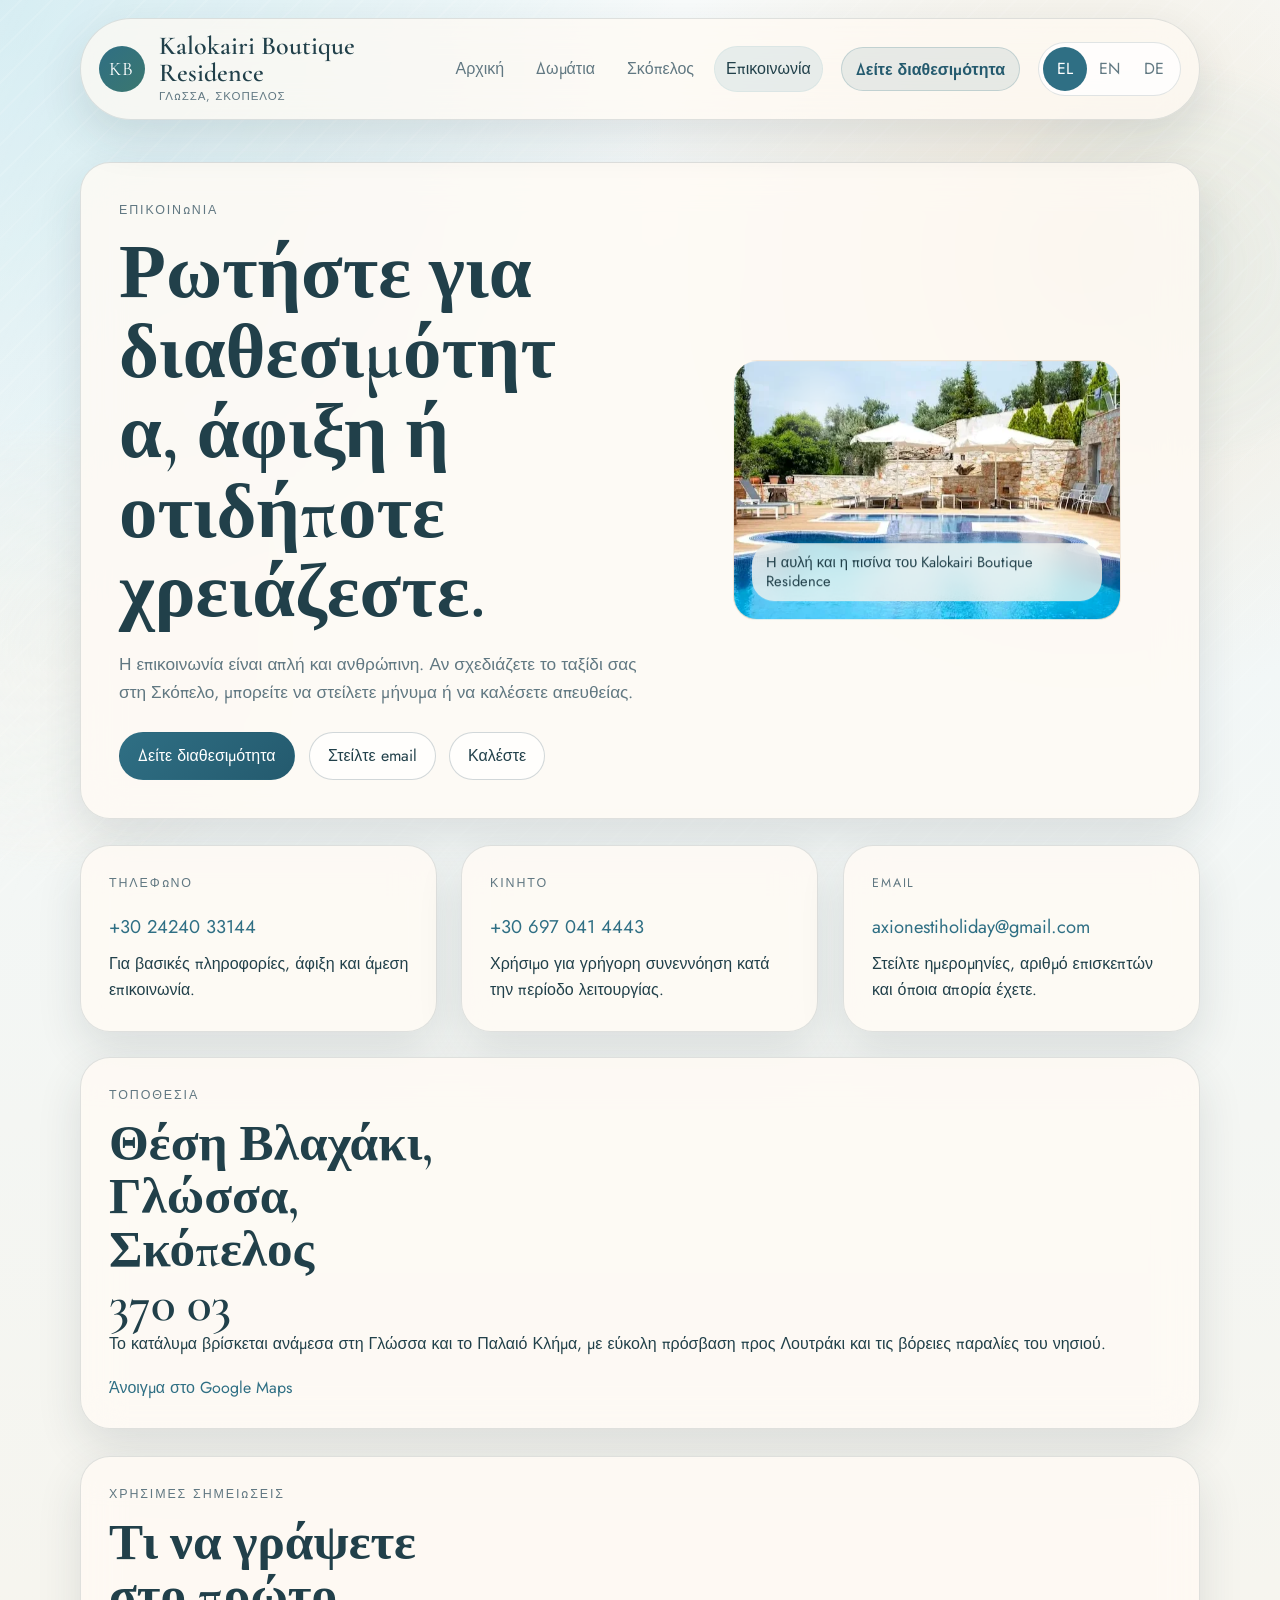
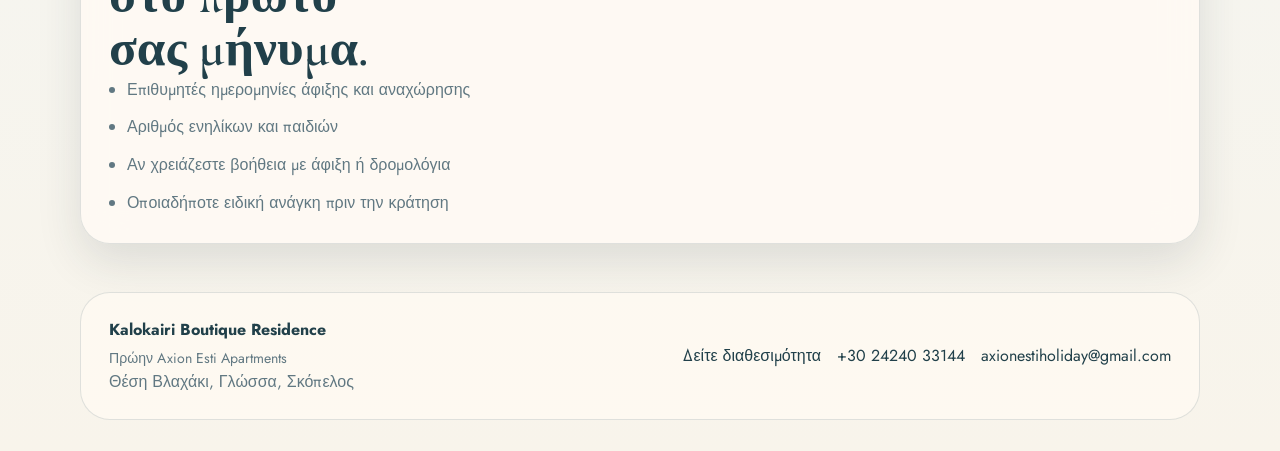
==== commit dbd94c2c: "chore(site): update GitHub Pages URL Point canonical, Open Graph, and runtime site URLs at the renam" ====
--- a/contact.html
+++ b/contact.html
@@ -9,15 +9,15 @@
       content="Επικοινωνήστε με το Kalokairi Boutique Residence στη Γλώσσα Σκοπέλου ή ελέγξτε διαθεσιμότητα στο Booking.com."
     />
     <meta name="theme-color" content="#2f6f84" />
-    <link rel="canonical" href="https://ioannisbekas.github.io/AxionEstiSkopelos/contact.html" />
+    <link rel="canonical" href="https://ioannisbekas.github.io/Kalokairi-Boutique-Residence/contact.html" />
     <meta property="og:type" content="website" />
     <meta property="og:title" content="Kalokairi Boutique Residence | Contact" />
     <meta
       property="og:description"
       content="Στείλτε μήνυμα, καλέστε ή δείτε διαθεσιμότητα για το Kalokairi Boutique Residence στη Σκόπελο."
     />
-    <meta property="og:url" content="https://ioannisbekas.github.io/AxionEstiSkopelos/contact.html" />
-    <meta property="og:image" content="https://ioannisbekas.github.io/AxionEstiSkopelos/images/pool-terrace.png" />
+    <meta property="og:url" content="https://ioannisbekas.github.io/Kalokairi-Boutique-Residence/contact.html" />
+    <meta property="og:image" content="https://ioannisbekas.github.io/Kalokairi-Boutique-Residence/images/pool-terrace.png" />
     <meta name="twitter:card" content="summary_large_image" />
     <link rel="icon" href="favicon.svg" type="image/svg+xml" />
     <link rel="preconnect" href="https://fonts.googleapis.com" />
